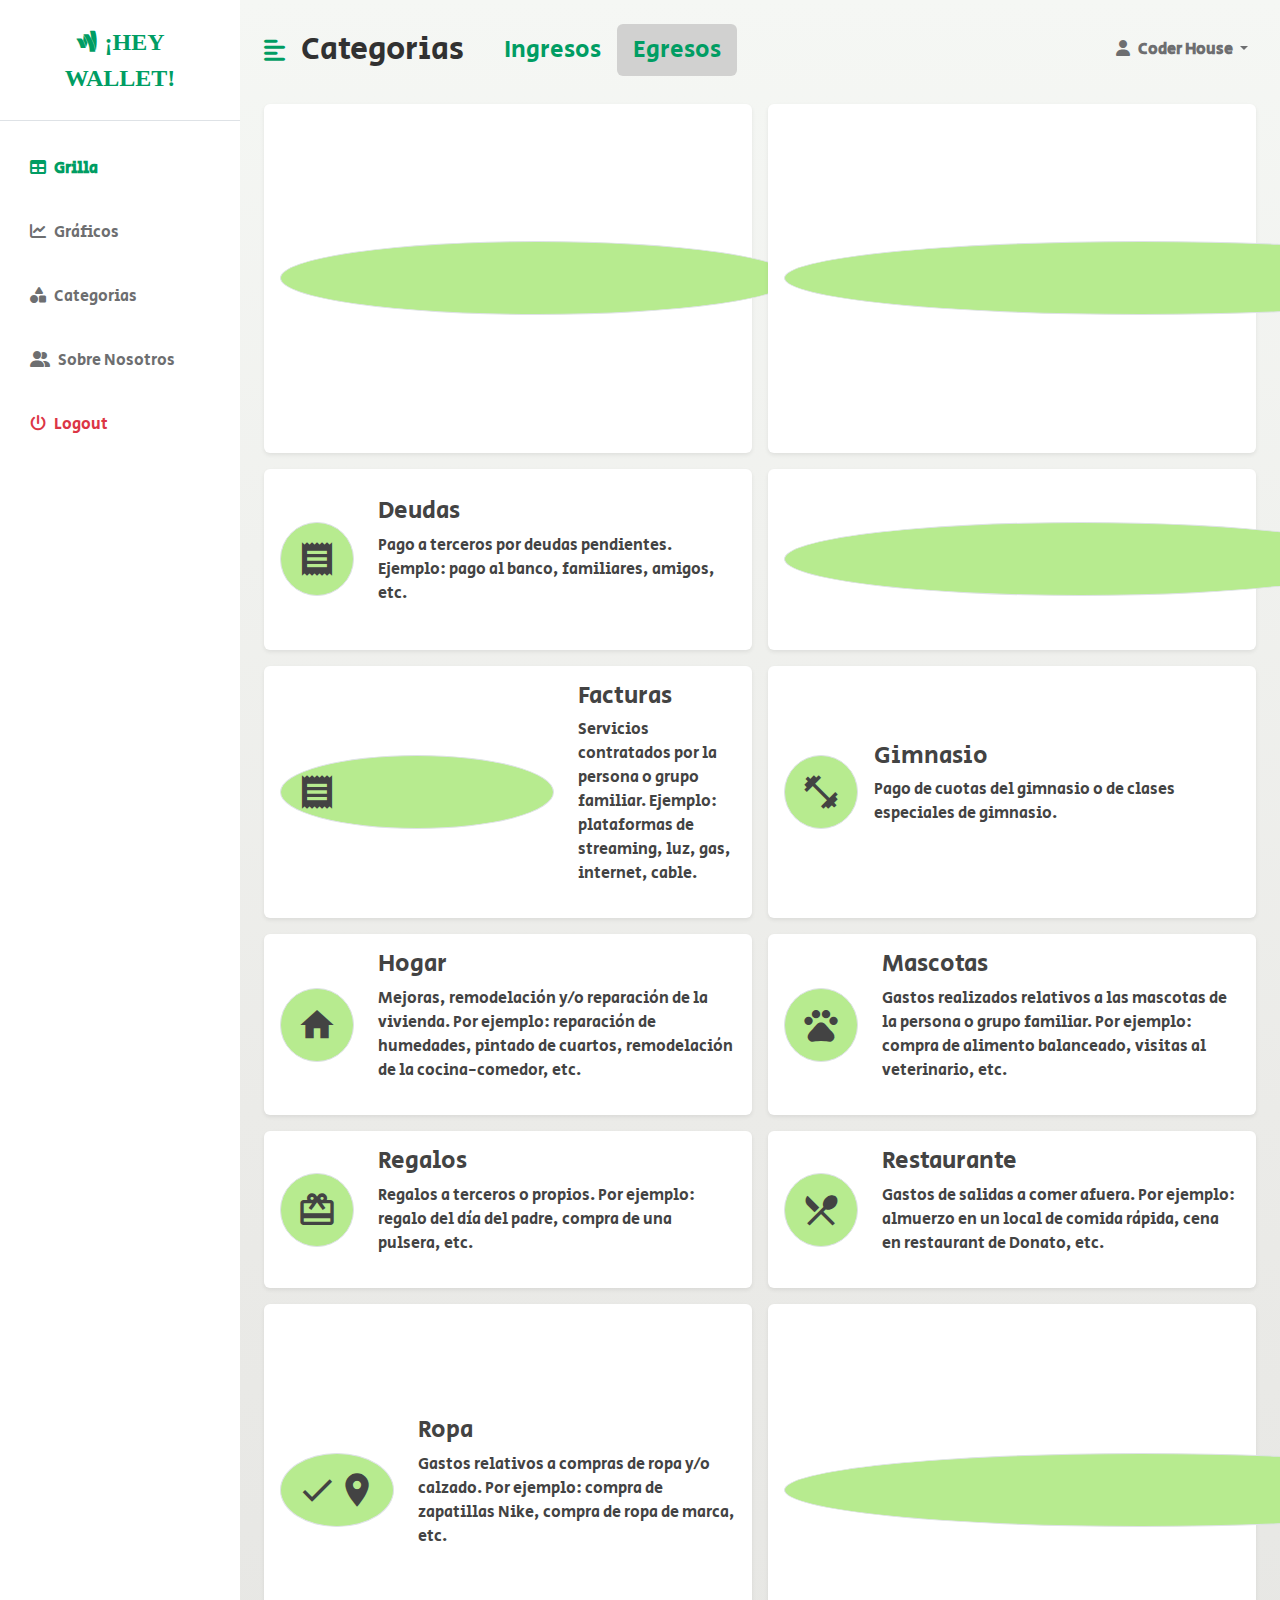
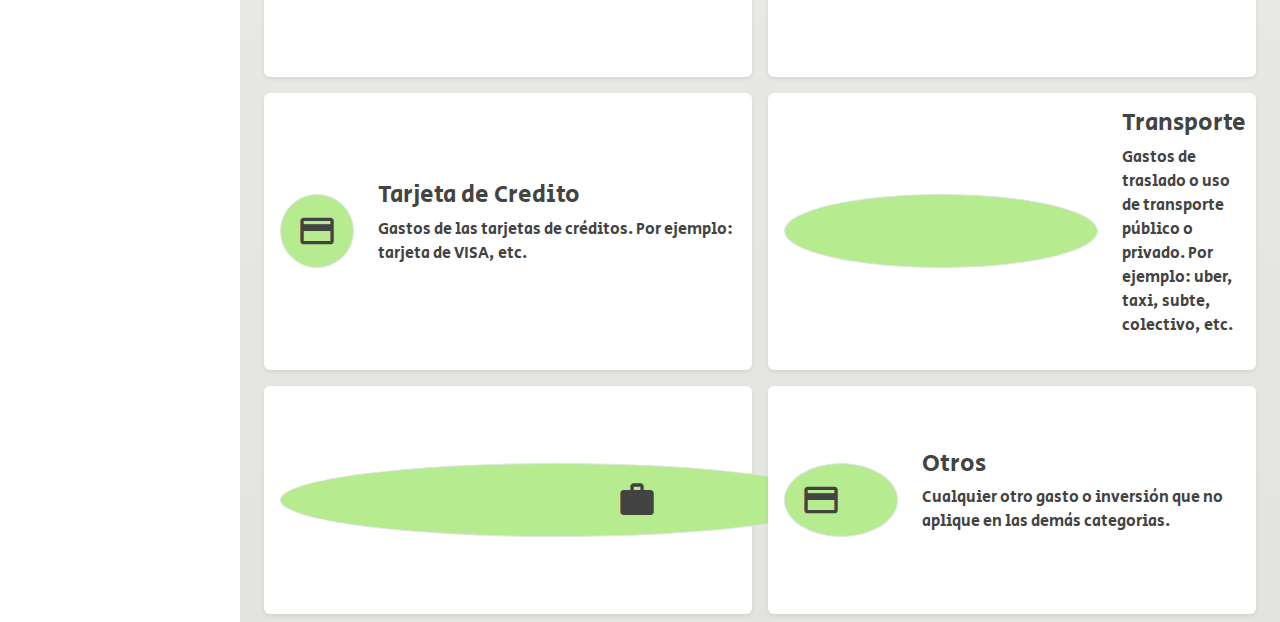
==== categoriasEgresos.html @ 55faa550 "Primer Avance del Proyecto Final" ====
<!DOCTYPE html>
<html lang="en">

<head>
    <meta charset="UTF-8" />
    <meta http-equiv="X-UA-Compatible" content="IE=edge" />
    <meta name="viewport" content="width=device-width, initial-scale=1.0" />

    <!--Material Icons-->
    <link href="https://fonts.googleapis.com/icon?family=Material+Icons" rel="stylesheet">

    <!--Bootstrap-->
    <link href="https://cdn.jsdelivr.net/npm/bootstrap@5.0.0-beta3/dist/css/bootstrap.min.css" rel="stylesheet" />
    
    <!--Font Awesome-->
    <link rel="stylesheet" href="https://cdnjs.cloudflare.com/ajax/libs/font-awesome/6.1.1/css/all.min.css">
    
    <!--Styles-->    
    <link rel="stylesheet" href="CSS/styles.css" />

    <!--scripts-->  
    <!-- <script src="JS/main.js"></script> -->
        
    <!--Google Fonts--> 
    <link rel="preconnect" href="https://fonts.googleapis.com">
    <link rel="preconnect" href="https://fonts.gstatic.com" crossorigin>
    <link href="https://fonts.googleapis.com/css2?family=Anton&family=Lobster&family=Permanent+Marker&family=Secular+One&display=swap" rel="stylesheet">    <title>Hey Wallet - Cuidando tu salud financiera</title>
</head>

<body>
    <div class="d-flex" id="wrapper">
        <!-- Sidebar -->
        <div class="bg-white" id="sidebar-wrapper">
            <div class="sidebar-heading text-center py-4 primary-text fs-4 fw-bold text-uppercase border-bottom font-title"><i
                    class="fab fa-google-wallet me-2"></i>¡Hey Wallet!</div>
            <div class="list-group list-group-flush my-3">
                <a href="index.html" class="list-group-item list-group-item-action bg-transparent second-text active"><i
                        class="fa fa-table me-2"></i>Grilla</a>
                <a href=graficos.html" class="list-group-item list-group-item-action bg-transparent second-text"><i
                        class="fas fa-chart-line me-2"></i>Gráficos</a>
                <a href="categoriasIngresos.html" class="list-group-item list-group-item-action bg-transparent second-text"><i
                        class="fas fa-shapes me-2"></i>Categorias</a>
                <a href="sobreNosotros.html" class="list-group-item list-group-item-action bg-transparent second-text"><i
                        class="	fas fa-user-friends me-2"></i>Sobre Nosotros</a>
                <a href="#" class="list-group-item list-group-item-action bg-transparent text-danger"><i
                        class="fas fa-power-off me-2"></i>Logout</a>
            </div>
            
        </div>
        <!-- /#sidebar-wrapper -->

        <!-- Page Content -->
        <div id="page-content-wrapper">
            <nav class="navbar navbar-expand-lg navbar-light bg-transparent pt-4 pb-1 px-4">
                <div class="d-flex align-items-center">
                    <i class="fas fa-align-left primary-text fs-4 me-3" id="menu-toggle"></i>
                    <h2 class="fs-2 m-0 title-text">Categorias</h2>
                </div>
                <ul class="nav nav-pills">
                    <li class="nav-item ms-4">
                      <a class="nav-link primary-text fs-4" href="categoriasIngresos.html">Ingresos</a>
                    </li>
                    <li class="nav-item">
                      <a class="nav-link primary-text fs-4 item-active" href="categoriasEgresos.html">Egresos</a>
                    </li>
                </ul>
                <button class="navbar-toggler" type="button" data-bs-toggle="collapse"
                    data-bs-target="#navbarSupportedContent" aria-controls="navbarSupportedContent"
                    aria-expanded="false" aria-label="Toggle navigation">
                    <span class="navbar-toggler-icon"></span>
                </button>

                <div class="collapse navbar-collapse" id="navbarSupportedContent">
                    <ul class="navbar-nav ms-auto mb-2 mb-lg-0">
                        <li class="nav-item dropdown">
                            <a class="nav-link dropdown-toggle second-text fw-bold" href="#" id="navbarDropdown"
                                role="button" data-bs-toggle="dropdown" aria-expanded="false">
                                <i class="fas fa-user me-2"></i>Coder House
                            </a>
                            <ul class="dropdown-menu" aria-labelledby="navbarDropdown">
                                <li><a class="dropdown-item" href="#">Perfil</a></li>
                                <li><a class="dropdown-item" href="#">Configuración</a></li>
                                <li><a class="dropdown-item" href="#">Logout</a></li>
                            </ul>
                        </li>
                    </ul>
                </div>
            </nav>

            <div class="container-fluid px-4">
                <div class="row g-3 my-2">   
                    <div class="col-xl-6 col-lg-6 col-md-6 col-sm-6 col-xs-6">
                        <div class="h-100 p-3 bg-white shadow-sm d-flex justify-content-around align-items-center rounded">
                            <i class="material-icons fs-1 icon-color border rounded-full therd-bg p-3">lunch_dining</i>
                            <div class="text-justify">
                                <h3 class="fs-4 ps-4">Comida</h3>
                                <p class="fs-6 ps-4">Alimentación básica de la persona o grupo familiar. Ejemplo: compras en almacén o supermercado.</p>
                            </div>
                            
                        </div>
                    </div>

                    <div class="col-xl-6 col-lg-6 col-md-6 col-sm-6 col-xs-6">
                        <div class="h-100 p-3 bg-white shadow-sm d-flex justify-content-around align-items-center rounded">
                            <i class="material-icons fs-1 icon-color border rounded-full therd-bg p-3">sports_basketball</i>
                            <div class="text-justify">
                                <h3 class="fs-4 ps-4">Deportes</h3>
                                <p class="fs-6 ps-4">Gastos en elementos deportivos o cuotas de instituciones deportivas. Ejemplo: compra de mancuernas, pago de cuota del club.</p>
                            </div>
                        </div>
                    </div>

                    <div class="col-xl-6 col-lg-6 col-md-6 col-sm-6 col-xs-6">
                        <div class="h-100 p-3 bg-white shadow-sm d-flex justify-content-around align-items-center rounded">
                            <i class="material-icons fs-1 icon-color border rounded-full therd-bg p-3">receipt</i>
                            <div class="text-justify">
                                <h3 class="fs-4 ps-4">Deudas</h3>
                                <p class="fs-6 ps-4">Pago a terceros por deudas pendientes. Ejemplo: pago al banco, familiares, amigos, etc.</p>
                            </div>
                        </div>
                    </div>

                    <div class="col-xl-6 col-lg-6 col-md-6 col-sm-6 col-xs-6">
                        <div class="h-100 p-3 bg-white shadow-sm d-flex justify-content-around align-items-center rounded">
                            <i class="material-icons fs-1 icon-color border rounded-full therd-bg p-3">theater_comedy</i>
                            <div class="text-justify">
                                <h3 class="fs-4 ps-4">Entretenimiento</h3>
                                <p class="fs-6 ps-4">Salidas de distracción u ocio. Ejemplo: cine, teatro, conciertos, recitales, etc.</p>
                            </div>
                        </div>
                    </div>

                    <div class="col-xl-6 col-lg-6 col-md-6 col-sm-6 col-xs-6">
                        <div class="h-100 p-3 bg-white shadow-sm d-flex justify-content-around align-items-center rounded">
                            <i class="material-icons fs-1 icon-color border rounded-full therd-bg p-3">receipt_long</i>
                            <div class="text-justify">
                                <h3 class="fs-4 ps-4">Facturas</h3>
                                <p class="fs-6 ps-4">Servicios contratados por la persona o grupo familiar. Ejemplo: plataformas de streaming, luz, gas, internet, cable.</p>
                            </div>
                            
                        </div>
                    </div>

                    <div class="col-xl-6 col-lg-6 col-md-6 col-sm-6 col-xs-6">
                        <div class="h-100 p-3 bg-white shadow-sm d-flex justify-content-around align-items-center rounded">
                            <i class="material-icons fs-1 icon-color border rounded-full therd-bg p-3">fitness_center</i>
                            <div class="text-justify">
                                <h3 class="fs-4 ps-3">Gimnasio</h3>
                                <p class="fs-6 ps-3">Pago de cuotas del gimnasio o de clases especiales de gimnasio.</p>
                            </div>
                        </div>
                    </div>

                    <div class="col-xl-6 col-lg-6 col-md-6 col-sm-6 col-xs-6">
                        <div class="h-100 p-3 bg-white shadow-sm d-flex justify-content-around align-items-center rounded">
                            <i class="material-icons fs-1 icon-color border rounded-full therd-bg p-3">home</i>
                            <div class="text-justify">
                                <h3 class="fs-4 ps-4">Hogar</h3>
                                <p class="fs-6 ps-4">Mejoras, remodelación y/o reparación de la vivienda. Por ejemplo: reparación de humedades, pintado de cuartos, remodelación de la cocina-comedor, etc.</p>
                            </div>
                        </div>
                    </div>

                    <div class="col-xl-6 col-lg-6 col-md-6 col-sm-6 col-xs-6">
                        <div class="h-100 p-3 bg-white shadow-sm d-flex justify-content-around align-items-center rounded">
                            <i class="material-icons fs-1 icon-color border rounded-full therd-bg p-3">pets</i>
                            <div class="text-justify">
                                <h3 class="fs-4 ps-4">Mascotas</h3>
                                <p class="fs-6 ps-4">Gastos realizados relativos a las mascotas de la persona o grupo familiar. Por ejemplo: compra de alimento balanceado, visitas al veterinario, etc.</p>
                            </div>
                        </div>
                    </div>

                    <div class="col-xl-6 col-lg-6 col-md-6 col-sm-6 col-xs-6">
                        <div class="h-100 p-3 bg-white shadow-sm d-flex justify-content-around align-items-center rounded">
                            <i class="material-icons fs-1 icon-color border rounded-full therd-bg p-3">card_giftcard</i>
                            <div class="text-justify">
                                <h3 class="fs-4 ps-4">Regalos</h3>
                                <p class="fs-6 ps-4">Regalos a terceros o propios. Por ejemplo: regalo del día del padre, compra de una pulsera, etc.</p>
                            </div>
                        </div>
                    </div>

                    <div class="col-xl-6 col-lg-6 col-md-6 col-sm-6 col-xs-6">
                        <div class="h-100 p-3 bg-white shadow-sm d-flex justify-content-around align-items-center rounded">
                            <i class="material-icons fs-1 icon-color border rounded-full therd-bg p-3">restaurant_menu</i>
                            <div class="text-justify">
                                <h3 class="fs-4 ps-4">Restaurante</h3>
                                <p class="fs-6 ps-4">Gastos de salidas a comer afuera. Por ejemplo: almuerzo en un local de comida rápida, cena en restaurant de Donato, etc.</p>
                            </div>
                        </div>
                    </div>

                    <div class="col-xl-6 col-lg-6 col-md-6 col-sm-6 col-xs-6">
                        <div class="h-100 p-3 bg-white shadow-sm d-flex justify-content-around align-items-center rounded">
                            <i class="material-icons fs-1 icon-color border rounded-full therd-bg p-3">checkroom</i>
                            <div class="text-justify">
                                <h3 class="fs-4 ps-4">Ropa</h3>
                                <p class="fs-6 ps-4">Gastos relativos a compras de ropa y/o calzado. Por ejemplo: compra de zapatillas Nike, compra de ropa de marca, etc.</p>
                            </div>
                        </div>
                    </div>

                    <div class="col-xl-6 col-lg-6 col-md-6 col-sm-6 col-xs-6">
                        <div class="h-100 p-3 bg-white shadow-sm d-flex justify-content-around align-items-center rounded">
                            <i class="material-icons fs-1 icon-color border rounded-full therd-bg p-3">health_and_safety</i>
                            <div class="text-justify">
                                <h3 class="fs-4 ps-4">Salud</h3>
                                <p class="fs-6 ps-4">Gastos relativos a la cobertura de salud y/o medicamentos. Por ejemplo: pago de la cuota de osde, compra de medicamento para la alergia, etc.</p>
                            </div>
                        </div>
                    </div>

                    <div class="col-xl-6 col-lg-6 col-md-6 col-sm-6 col-xs-6">
                        <div class="h-100 p-3 bg-white shadow-sm d-flex justify-content-around align-items-center rounded">
                            <i class="material-icons fs-1 icon-color border rounded-full therd-bg p-3">credit_card</i>
                            <div class="text-justify">
                                <h3 class="fs-4 ps-4">Tarjeta de Credito</h3>
                                <p class="fs-6 ps-4">Gastos de las tarjetas de créditos. Por ejemplo: tarjeta de VISA, etc.</p>
                            </div>
                        </div>
                    </div>

                    <div class="col-xl-6 col-lg-6 col-md-6 col-sm-6 col-xs-6">
                        <div class="h-100 p-3 bg-white shadow-sm d-flex justify-content-around align-items-center rounded">
                            <i class="material-icons fs-1 icon-color border rounded-full therd-bg p-3">commute</i>
                            <div class="text-justify">
                                <h3 class="fs-4 ps-4">Transporte</h3>
                                <p class="fs-6 ps-4">Gastos de traslado o uso de transporte público o privado. Por ejemplo: uber, taxi, subte, colectivo, etc.</p>
                            </div>
                        </div>
                    </div>

                    <div class="col-xl-6 col-lg-6 col-md-6 col-sm-6 col-xs-6">
                        <div class="h-100 p-3 bg-white shadow-sm d-flex justify-content-around align-items-center rounded">
                            <i class="material-icons fs-1 icon-color border rounded-full therd-bg p-3">assured_workload</i>
                            <div class="text-justify">
                                <h3 class="fs-4 ps-4">Impuestos</h3>
                                <p class="fs-6 ps-4">Pago de impuestos en la AFIP. Por ejemplo: impuesto a las ganacias, etc.</p>
                            </div>
                        </div>
                    </div>

                    <div class="col-xl-6 col-lg-6 col-md-6 col-sm-6 col-xs-6">
                        <div class="h-100 p-3 bg-white shadow-sm d-flex justify-content-around align-items-center rounded">
                            <i class="material-icons fs-1 icon-color border rounded-full therd-bg p-3">payments</i>
                            <div class="text-justify">
                                <h3 class="fs-4 ps-4">Otros</h3>
                                <p class="fs-6 ps-4">Cualquier otro gasto o inversión que no aplique en las demás categorias.</p>
                            </div>
                        </div>
                    </div>
                </div>
            </div>
        </div>
    </div>
    <!-- /#page-content-wrapper -->
     <script src="https://cdn.jsdelivr.net/npm/bootstrap@5.0.0-beta3/dist/js/bootstrap.bundle.min.js"></script>
    <script>
        var el = document.getElementById("wrapper");
        var toggleButton = document.getElementById("menu-toggle");

        toggleButton.onclick = function () {
            el.classList.toggle("toggled");
        };
    </script>
</body>

</html>
---- CSS/styles.css ----
:root {
  --main-bg-color: #009d63;
  --hover-bg-color: #d1d1d0;
  --main-text-color: #009d63;
  --hover-text-color: #02c47d;
  --icon-color: #434343;
  --title-text-color: #313131;
  --normal-color: #434343;
  --second-text-color: #6d6e70;
  --second-bg-color: #c1efde;
  --therd-bg-color: #b7eb8f;
  --font-title: 'Permanent Marker', cursive;
  --font-text: 'Secular One', sans-serif;
}
body{
  font-family: var(--font-text);
  color: var(--normal-color);
}

.normal-color{
  color: var(--normal-color);
}

.primary-text {
  color: var(--main-text-color);
}

.second-text {
  color: var(--second-text-color);
}

.title-text{
  color: var(--title-text-color);
}

.font-title{
  font-family: var(--font-title);
}

.font-others{
  font-family: var(--font-others);
}

.font-text{
  font-family: var(--font-text);
}

.primary-bg {
  background-color: var(--main-bg-color);
}

.secondary-bg {
  background-color: var(--second-bg-color);
}

.therd-bg{
  background-color: var(--therd-bg-color);
}

.icon-color{
  color: var(--icon-color);
}
.rounded-full {
  border-radius: 100%;
}

#wrapper {
  overflow-x: hidden;
  background-image: linear-gradient(
  /* to top,
    #c1fce0,
    #d2f7e6,
    #e0f9ef,
    #e4f8f0,
    #f4f9f7
  ); */
  /* to bottom,
  #f6ffed,
  #d9f7be,
  #b7eb8f,
  #95de64,
  #73d13d
  ) */
  to bottom,
  #f5f7f4,
  #ebebe8,
  #e3e3e0
  ) 
}

#sidebar-wrapper {
  min-height: 100vh;
  margin-left: -15rem;
  -webkit-transition: margin 0.25s ease-out;
  -moz-transition: margin 0.25s ease-out;
  -o-transition: margin 0.25s ease-out;
  transition: margin 0.25s ease-out;
}

#sidebar-wrapper .sidebar-heading {
  padding: 0.875rem 1.25rem;
  font-size: 1.2rem;
}

#sidebar-wrapper .list-group {
  width: 15rem;
}

#page-content-wrapper {
  min-width: 100vw;
}

#wrapper.toggled #sidebar-wrapper {
  margin-left: 0;
}

#menu-toggle {
  cursor: pointer;
}
.logout-item{
  display: block;
}

.list-group-item {
  border: none;
  padding: 20px 30px;
}

.list-group-item.active {
  background-color: transparent;
  color: var(--main-text-color);
  font-weight: bold;
  border: none;
}

.icono{
  cursor: pointer;
}

.nav-pills .nav-item .nav-link:hover{
  color: var(--hover-text-color) !important;

}
.item-active{
  background-color: var(--hover-bg-color) !important;
}

@media (min-width: 1000px){
  #sidebar-wrapper {
    margin-left: 0;
  }

  #page-content-wrapper {
    min-width: 0;
    width: 100%;
  }

  #wrapper.toggled #sidebar-wrapper {
    margin-left: -15rem;
  }
}
@media (max-width: 608px) {

  .table-responsive {
      display: block;
      width: 100%;
      overflow-x: auto;
      -webkit-overflow-scrolling: touch;
      -ms-overflow-style: -ms-autohiding-scrollbar;
  }
}
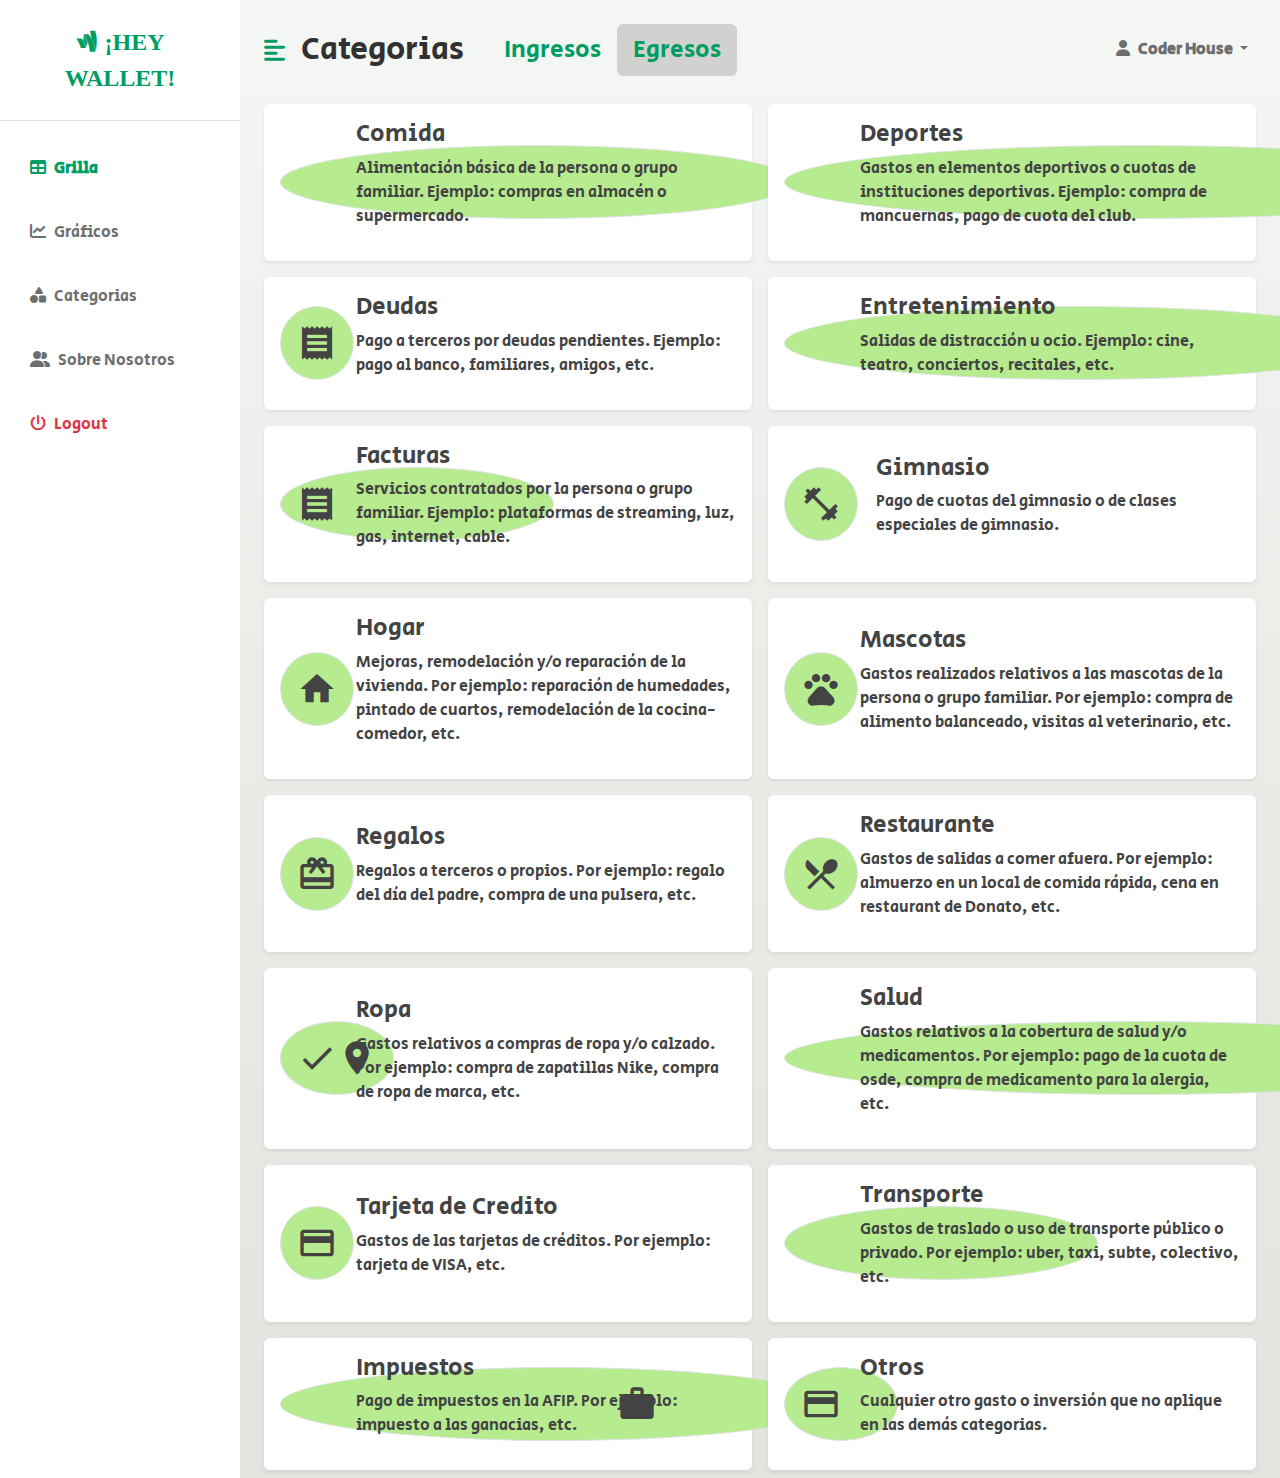
==== commit b4c9840b: "Agregados, correccion de errores y reorganizacion" ====
--- a/categoriasEgresos.html
+++ b/categoriasEgresos.html
@@ -89,164 +89,196 @@
 
             <div class="container-fluid px-4">
                 <div class="row g-3 my-2">   
-                    <div class="col-xl-6 col-lg-6 col-md-6 col-sm-6 col-xs-6">
-                        <div class="h-100 p-3 bg-white shadow-sm d-flex justify-content-around align-items-center rounded">
-                            <i class="material-icons fs-1 icon-color border rounded-full therd-bg p-3">lunch_dining</i>
-                            <div class="text-justify">
-                                <h3 class="fs-4 ps-4">Comida</h3>
-                                <p class="fs-6 ps-4">Alimentación básica de la persona o grupo familiar. Ejemplo: compras en almacén o supermercado.</p>
+                    <div class="col-xl-6 col-lg-6 col-md-6 col-sm-12 col-xs-12">
+                        <div class="h-100 p-3 bg-white shadow-sm d-flex justify-content-around align-items-center rounded">
+                            <div class="col-2">
+                                <i class="material-icons fs-1 icon-color border rounded-full therd-bg p-3">lunch_dining</i>
+                            </div>
+                            <div class="descripcion col-10 text-justify">
+                                <h3 class="fs-4">Comida</h3>
+                                <p class="fs-6">Alimentación básica de la persona o grupo familiar. Ejemplo: compras en almacén o supermercado.</p>
                             </div>
                             
                         </div>
                     </div>
 
-                    <div class="col-xl-6 col-lg-6 col-md-6 col-sm-6 col-xs-6">
-                        <div class="h-100 p-3 bg-white shadow-sm d-flex justify-content-around align-items-center rounded">
-                            <i class="material-icons fs-1 icon-color border rounded-full therd-bg p-3">sports_basketball</i>
-                            <div class="text-justify">
-                                <h3 class="fs-4 ps-4">Deportes</h3>
-                                <p class="fs-6 ps-4">Gastos en elementos deportivos o cuotas de instituciones deportivas. Ejemplo: compra de mancuernas, pago de cuota del club.</p>
-                            </div>
-                        </div>
-                    </div>
-
-                    <div class="col-xl-6 col-lg-6 col-md-6 col-sm-6 col-xs-6">
-                        <div class="h-100 p-3 bg-white shadow-sm d-flex justify-content-around align-items-center rounded">
-                            <i class="material-icons fs-1 icon-color border rounded-full therd-bg p-3">receipt</i>
-                            <div class="text-justify">
-                                <h3 class="fs-4 ps-4">Deudas</h3>
-                                <p class="fs-6 ps-4">Pago a terceros por deudas pendientes. Ejemplo: pago al banco, familiares, amigos, etc.</p>
-                            </div>
-                        </div>
-                    </div>
-
-                    <div class="col-xl-6 col-lg-6 col-md-6 col-sm-6 col-xs-6">
-                        <div class="h-100 p-3 bg-white shadow-sm d-flex justify-content-around align-items-center rounded">
-                            <i class="material-icons fs-1 icon-color border rounded-full therd-bg p-3">theater_comedy</i>
-                            <div class="text-justify">
-                                <h3 class="fs-4 ps-4">Entretenimiento</h3>
-                                <p class="fs-6 ps-4">Salidas de distracción u ocio. Ejemplo: cine, teatro, conciertos, recitales, etc.</p>
-                            </div>
-                        </div>
-                    </div>
-
-                    <div class="col-xl-6 col-lg-6 col-md-6 col-sm-6 col-xs-6">
-                        <div class="h-100 p-3 bg-white shadow-sm d-flex justify-content-around align-items-center rounded">
-                            <i class="material-icons fs-1 icon-color border rounded-full therd-bg p-3">receipt_long</i>
-                            <div class="text-justify">
-                                <h3 class="fs-4 ps-4">Facturas</h3>
-                                <p class="fs-6 ps-4">Servicios contratados por la persona o grupo familiar. Ejemplo: plataformas de streaming, luz, gas, internet, cable.</p>
+                    <div class="col-xl-6 col-lg-6 col-md-6 col-sm-12 col-xs-12">
+                        <div class="h-100 p-3 bg-white shadow-sm d-flex justify-content-around align-items-center rounded">
+                            <div class="col-2">
+                                <i class="material-icons fs-1 icon-color border rounded-full therd-bg p-3">sports_basketball</i>
+                            </div>
+                            <div class="descripcion col-10 text-justify">
+                                <h3 class="fs-4">Deportes</h3>
+                                <p class="fs-6">Gastos en elementos deportivos o cuotas de instituciones deportivas. Ejemplo: compra de mancuernas, pago de cuota del club.</p>
+                            </div>
+                        </div>
+                    </div>
+
+                    <div class="col-xl-6 col-lg-6 col-md-6 col-sm-12 col-xs-12">
+                        <div class="h-100 p-3 bg-white shadow-sm d-flex justify-content-around align-items-center rounded">
+                            <div class="col-2">
+                                <i class="material-icons fs-1 icon-color border rounded-full therd-bg p-3">receipt</i>
+                            </div>
+                            <div class="descripcion col-10 text-justify">
+                                <h3 class="fs-4">Deudas</h3>
+                                <p class="fs-6">Pago a terceros por deudas pendientes. Ejemplo: pago al banco, familiares, amigos, etc.</p>
+                            </div>
+                        </div>
+                    </div>
+
+                    <div class="col-xl-6 col-lg-6 col-md-6 col-sm-12 col-xs-12">
+                        <div class="h-100 p-3 bg-white shadow-sm d-flex justify-content-around align-items-center rounded">
+                            <div class="col-2">
+                                <i class="material-icons fs-1 icon-color border rounded-full therd-bg p-3">theater_comedy</i>
+                            </div>
+                            <div class="descripcion col-10 text-justify">
+                                <h3 class="fs-4">Entretenimiento</h3>
+                                <p class="fs-6">Salidas de distracción u ocio. Ejemplo: cine, teatro, conciertos, recitales, etc.</p>
+                            </div>
+                        </div>
+                    </div>
+
+                    <div class="col-xl-6 col-lg-6 col-md-6 col-sm-12 col-xs-12">
+                        <div class="h-100 p-3 bg-white shadow-sm d-flex justify-content-around align-items-center rounded">
+                            <div class="col-2">
+                                <i class="material-icons fs-1 icon-color border rounded-full therd-bg p-3">receipt_long</i>
+                            </div>
+                            <div class="descripcion col-10 text-justify">
+                                <h3 class="fs-4">Facturas</h3>
+                                <p class="fs-6">Servicios contratados por la persona o grupo familiar. Ejemplo: plataformas de streaming, luz, gas, internet, cable.</p>
                             </div>
                             
                         </div>
                     </div>
 
-                    <div class="col-xl-6 col-lg-6 col-md-6 col-sm-6 col-xs-6">
-                        <div class="h-100 p-3 bg-white shadow-sm d-flex justify-content-around align-items-center rounded">
-                            <i class="material-icons fs-1 icon-color border rounded-full therd-bg p-3">fitness_center</i>
-                            <div class="text-justify">
+                    <div class="col-xl-6 col-lg-6 col-md-6 col-sm-12 col-xs-12">
+                        <div class="h-100 p-3 bg-white shadow-sm d-flex justify-content-around align-items-center rounded">
+                            <div class="col-2">
+                                <i class="material-icons fs-1 icon-color border rounded-full therd-bg p-3">fitness_center</i>
+                            </div>
+                            <div class="descripcion col-10 text-justify">
                                 <h3 class="fs-4 ps-3">Gimnasio</h3>
                                 <p class="fs-6 ps-3">Pago de cuotas del gimnasio o de clases especiales de gimnasio.</p>
                             </div>
                         </div>
                     </div>
 
-                    <div class="col-xl-6 col-lg-6 col-md-6 col-sm-6 col-xs-6">
-                        <div class="h-100 p-3 bg-white shadow-sm d-flex justify-content-around align-items-center rounded">
-                            <i class="material-icons fs-1 icon-color border rounded-full therd-bg p-3">home</i>
-                            <div class="text-justify">
-                                <h3 class="fs-4 ps-4">Hogar</h3>
-                                <p class="fs-6 ps-4">Mejoras, remodelación y/o reparación de la vivienda. Por ejemplo: reparación de humedades, pintado de cuartos, remodelación de la cocina-comedor, etc.</p>
-                            </div>
-                        </div>
-                    </div>
-
-                    <div class="col-xl-6 col-lg-6 col-md-6 col-sm-6 col-xs-6">
-                        <div class="h-100 p-3 bg-white shadow-sm d-flex justify-content-around align-items-center rounded">
-                            <i class="material-icons fs-1 icon-color border rounded-full therd-bg p-3">pets</i>
-                            <div class="text-justify">
-                                <h3 class="fs-4 ps-4">Mascotas</h3>
-                                <p class="fs-6 ps-4">Gastos realizados relativos a las mascotas de la persona o grupo familiar. Por ejemplo: compra de alimento balanceado, visitas al veterinario, etc.</p>
-                            </div>
-                        </div>
-                    </div>
-
-                    <div class="col-xl-6 col-lg-6 col-md-6 col-sm-6 col-xs-6">
-                        <div class="h-100 p-3 bg-white shadow-sm d-flex justify-content-around align-items-center rounded">
-                            <i class="material-icons fs-1 icon-color border rounded-full therd-bg p-3">card_giftcard</i>
-                            <div class="text-justify">
-                                <h3 class="fs-4 ps-4">Regalos</h3>
-                                <p class="fs-6 ps-4">Regalos a terceros o propios. Por ejemplo: regalo del día del padre, compra de una pulsera, etc.</p>
-                            </div>
-                        </div>
-                    </div>
-
-                    <div class="col-xl-6 col-lg-6 col-md-6 col-sm-6 col-xs-6">
-                        <div class="h-100 p-3 bg-white shadow-sm d-flex justify-content-around align-items-center rounded">
-                            <i class="material-icons fs-1 icon-color border rounded-full therd-bg p-3">restaurant_menu</i>
-                            <div class="text-justify">
-                                <h3 class="fs-4 ps-4">Restaurante</h3>
-                                <p class="fs-6 ps-4">Gastos de salidas a comer afuera. Por ejemplo: almuerzo en un local de comida rápida, cena en restaurant de Donato, etc.</p>
-                            </div>
-                        </div>
-                    </div>
-
-                    <div class="col-xl-6 col-lg-6 col-md-6 col-sm-6 col-xs-6">
-                        <div class="h-100 p-3 bg-white shadow-sm d-flex justify-content-around align-items-center rounded">
-                            <i class="material-icons fs-1 icon-color border rounded-full therd-bg p-3">checkroom</i>
-                            <div class="text-justify">
-                                <h3 class="fs-4 ps-4">Ropa</h3>
-                                <p class="fs-6 ps-4">Gastos relativos a compras de ropa y/o calzado. Por ejemplo: compra de zapatillas Nike, compra de ropa de marca, etc.</p>
-                            </div>
-                        </div>
-                    </div>
-
-                    <div class="col-xl-6 col-lg-6 col-md-6 col-sm-6 col-xs-6">
-                        <div class="h-100 p-3 bg-white shadow-sm d-flex justify-content-around align-items-center rounded">
-                            <i class="material-icons fs-1 icon-color border rounded-full therd-bg p-3">health_and_safety</i>
-                            <div class="text-justify">
-                                <h3 class="fs-4 ps-4">Salud</h3>
-                                <p class="fs-6 ps-4">Gastos relativos a la cobertura de salud y/o medicamentos. Por ejemplo: pago de la cuota de osde, compra de medicamento para la alergia, etc.</p>
-                            </div>
-                        </div>
-                    </div>
-
-                    <div class="col-xl-6 col-lg-6 col-md-6 col-sm-6 col-xs-6">
-                        <div class="h-100 p-3 bg-white shadow-sm d-flex justify-content-around align-items-center rounded">
-                            <i class="material-icons fs-1 icon-color border rounded-full therd-bg p-3">credit_card</i>
-                            <div class="text-justify">
-                                <h3 class="fs-4 ps-4">Tarjeta de Credito</h3>
-                                <p class="fs-6 ps-4">Gastos de las tarjetas de créditos. Por ejemplo: tarjeta de VISA, etc.</p>
-                            </div>
-                        </div>
-                    </div>
-
-                    <div class="col-xl-6 col-lg-6 col-md-6 col-sm-6 col-xs-6">
-                        <div class="h-100 p-3 bg-white shadow-sm d-flex justify-content-around align-items-center rounded">
-                            <i class="material-icons fs-1 icon-color border rounded-full therd-bg p-3">commute</i>
-                            <div class="text-justify">
-                                <h3 class="fs-4 ps-4">Transporte</h3>
-                                <p class="fs-6 ps-4">Gastos de traslado o uso de transporte público o privado. Por ejemplo: uber, taxi, subte, colectivo, etc.</p>
-                            </div>
-                        </div>
-                    </div>
-
-                    <div class="col-xl-6 col-lg-6 col-md-6 col-sm-6 col-xs-6">
-                        <div class="h-100 p-3 bg-white shadow-sm d-flex justify-content-around align-items-center rounded">
-                            <i class="material-icons fs-1 icon-color border rounded-full therd-bg p-3">assured_workload</i>
-                            <div class="text-justify">
-                                <h3 class="fs-4 ps-4">Impuestos</h3>
-                                <p class="fs-6 ps-4">Pago de impuestos en la AFIP. Por ejemplo: impuesto a las ganacias, etc.</p>
-                            </div>
-                        </div>
-                    </div>
-
-                    <div class="col-xl-6 col-lg-6 col-md-6 col-sm-6 col-xs-6">
-                        <div class="h-100 p-3 bg-white shadow-sm d-flex justify-content-around align-items-center rounded">
-                            <i class="material-icons fs-1 icon-color border rounded-full therd-bg p-3">payments</i>
-                            <div class="text-justify">
-                                <h3 class="fs-4 ps-4">Otros</h3>
-                                <p class="fs-6 ps-4">Cualquier otro gasto o inversión que no aplique en las demás categorias.</p>
+                    <div class="col-xl-6 col-lg-6 col-md-6 col-sm-12 col-xs-12">
+                        <div class="h-100 p-3 bg-white shadow-sm d-flex justify-content-around align-items-center rounded">
+                            <div class="col-2">
+                                <i class="material-icons fs-1 icon-color border rounded-full therd-bg p-3">home</i>
+                            </div>
+                            <div class="descripcion col-10 text-justify">
+                                <h3 class="fs-4">Hogar</h3>
+                                <p class="fs-6">Mejoras, remodelación y/o reparación de la vivienda. Por ejemplo: reparación de humedades, pintado de cuartos, remodelación de la cocina-comedor, etc.</p>
+                            </div>
+                        </div>
+                    </div>
+
+                    <div class="col-xl-6 col-lg-6 col-md-6 col-sm-12 col-xs-12">
+                        <div class="h-100 p-3 bg-white shadow-sm d-flex justify-content-around align-items-center rounded">
+                            <div class="col-2">
+                                <i class="material-icons fs-1 icon-color border rounded-full therd-bg p-3">pets</i>
+                            </div>
+                            <div class="descripcion col-10 text-justify">
+                                <h3 class="fs-4">Mascotas</h3>
+                                <p class="fs-6">Gastos realizados relativos a las mascotas de la persona o grupo familiar. Por ejemplo: compra de alimento balanceado, visitas al veterinario, etc.</p>
+                            </div>
+                        </div>
+                    </div>
+
+                    <div class="col-xl-6 col-lg-6 col-md-6 col-sm-12 col-xs-12">
+                        <div class="h-100 p-3 bg-white shadow-sm d-flex justify-content-around align-items-center rounded">
+                            <div class="col-2">
+                                <i class="material-icons fs-1 icon-color border rounded-full therd-bg p-3">card_giftcard</i>
+                            </div>
+                            <div class="descripcion col-10 text-justify">
+                                <h3 class="fs-4">Regalos</h3>
+                                <p class="fs-6">Regalos a terceros o propios. Por ejemplo: regalo del día del padre, compra de una pulsera, etc.</p>
+                            </div>
+                        </div>
+                    </div>
+
+                    <div class="col-xl-6 col-lg-6 col-md-6 col-sm-12 col-xs-12">
+                        <div class="h-100 p-3 bg-white shadow-sm d-flex justify-content-around align-items-center rounded">
+                            <div class="col-2">
+                                <i class="material-icons fs-1 icon-color border rounded-full therd-bg p-3">restaurant_menu</i>
+                            </div>
+                            <div class="descripcion col-10 text-justify">
+                                <h3 class="fs-4">Restaurante</h3>
+                                <p class="fs-6">Gastos de salidas a comer afuera. Por ejemplo: almuerzo en un local de comida rápida, cena en restaurant de Donato, etc.</p>
+                            </div>
+                        </div>
+                    </div>
+
+                    <div class="col-xl-6 col-lg-6 col-md-6 col-sm-12 col-xs-12">
+                        <div class="h-100 p-3 bg-white shadow-sm d-flex justify-content-around align-items-center rounded">
+                            <div class="col-2">
+                                <i class="material-icons fs-1 icon-color border rounded-full therd-bg p-3">checkroom</i>
+                            </div>
+                            <div class="descripcion col-10 text-justify">
+                                <h3 class="fs-4">Ropa</h3>
+                                <p class="fs-6">Gastos relativos a compras de ropa y/o calzado. Por ejemplo: compra de zapatillas Nike, compra de ropa de marca, etc.</p>
+                            </div>
+                        </div>
+                    </div>
+
+                    <div class="col-xl-6 col-lg-6 col-md-6 col-sm-12 col-xs-12">
+                        <div class="h-100 p-3 bg-white shadow-sm d-flex justify-content-around align-items-center rounded">
+                            <div class="col-2">
+                                <i class="material-icons fs-1 icon-color border rounded-full therd-bg p-3">health_and_safety</i>
+                            </div>
+                            <div class="descripcion col-10 text-justify">
+                                <h3 class="fs-4">Salud</h3>
+                                <p class="fs-6">Gastos relativos a la cobertura de salud y/o medicamentos. Por ejemplo: pago de la cuota de osde, compra de medicamento para la alergia, etc.</p>
+                            </div>
+                        </div>
+                    </div>
+
+                    <div class="col-xl-6 col-lg-6 col-md-6 col-sm-12 col-xs-12">
+                        <div class="h-100 p-3 bg-white shadow-sm d-flex justify-content-around align-items-center rounded">
+                            <div class="col-2">
+                                <i class="material-icons fs-1 icon-color border rounded-full therd-bg p-3">credit_card</i>
+                            </div>
+                            <div class="descripcion col-10 text-justify">
+                                <h3 class="fs-4">Tarjeta de Credito</h3>
+                                <p class="fs-6">Gastos de las tarjetas de créditos. Por ejemplo: tarjeta de VISA, etc.</p>
+                            </div>
+                        </div>
+                    </div>
+
+                    <div class="col-xl-6 col-lg-6 col-md-6 col-sm-12 col-xs-12">
+                        <div class="h-100 p-3 bg-white shadow-sm d-flex justify-content-around align-items-center rounded">
+                            <div class="col-2">
+                                <i class="material-icons fs-1 icon-color border rounded-full therd-bg p-3">commute</i>
+                            </div>
+                            <div class="descripcion col-10 text-justify">
+                                <h3 class="fs-4">Transporte</h3>
+                                <p class="fs-6">Gastos de traslado o uso de transporte público o privado. Por ejemplo: uber, taxi, subte, colectivo, etc.</p>
+                            </div>
+                        </div>
+                    </div>
+
+                    <div class="col-xl-6 col-lg-6 col-md-6 col-sm-12 col-xs-12">
+                        <div class="h-100 p-3 bg-white shadow-sm d-flex justify-content-around align-items-center rounded">
+                            <div class="col-2">
+                                <i class="material-icons fs-1 icon-color border rounded-full therd-bg p-3">assured_workload</i>
+                            </div>
+                            <div class="descripcion col-10 text-justify">
+                                <h3 class="fs-4">Impuestos</h3>
+                                <p class="fs-6">Pago de impuestos en la AFIP. Por ejemplo: impuesto a las ganacias, etc.</p>
+                            </div>
+                        </div>
+                    </div>
+
+                    <div class="col-xl-6 col-lg-6 col-md-6 col-sm-12 col-xs-12">
+                        <div class="h-100 p-3 bg-white shadow-sm d-flex justify-content-around align-items-center rounded">
+                            <div class="col-2">
+                                <i class="material-icons fs-1 icon-color border rounded-full therd-bg p-3">payments</i>
+                            </div>
+                            <div class="descripcion col-10 text-justify">
+                                <h3 class="fs-4">Otros</h3>
+                                <p class="fs-6">Cualquier otro gasto o inversión que no aplique en las demás categorias.</p>
                             </div>
                         </div>
                     </div>
@@ -255,15 +287,12 @@
         </div>
     </div>
     <!-- /#page-content-wrapper -->
-     <script src="https://cdn.jsdelivr.net/npm/bootstrap@5.0.0-beta3/dist/js/bootstrap.bundle.min.js"></script>
-    <script>
-        var el = document.getElementById("wrapper");
-        var toggleButton = document.getElementById("menu-toggle");
-
-        toggleButton.onclick = function () {
-            el.classList.toggle("toggled");
-        };
-    </script>
-</body>
+    <script src="https://cdn.jsdelivr.net/npm/bootstrap@5.0.0-beta3/dist/js/bootstrap.bundle.min.js"></script>
+
+    <!--scripts jquery--> 
+    <script src="https://code.jquery.com/jquery-3.6.0.js" integrity="sha256-H+K7U5CnXl1h5ywQfKtSj8PCmoN9aaq30gDh27Xc0jk=" crossorigin="anonymous"></script> 
+    
+    <!--scripts-->
+    <script src="JS/config.js"></script>
 
 </html>